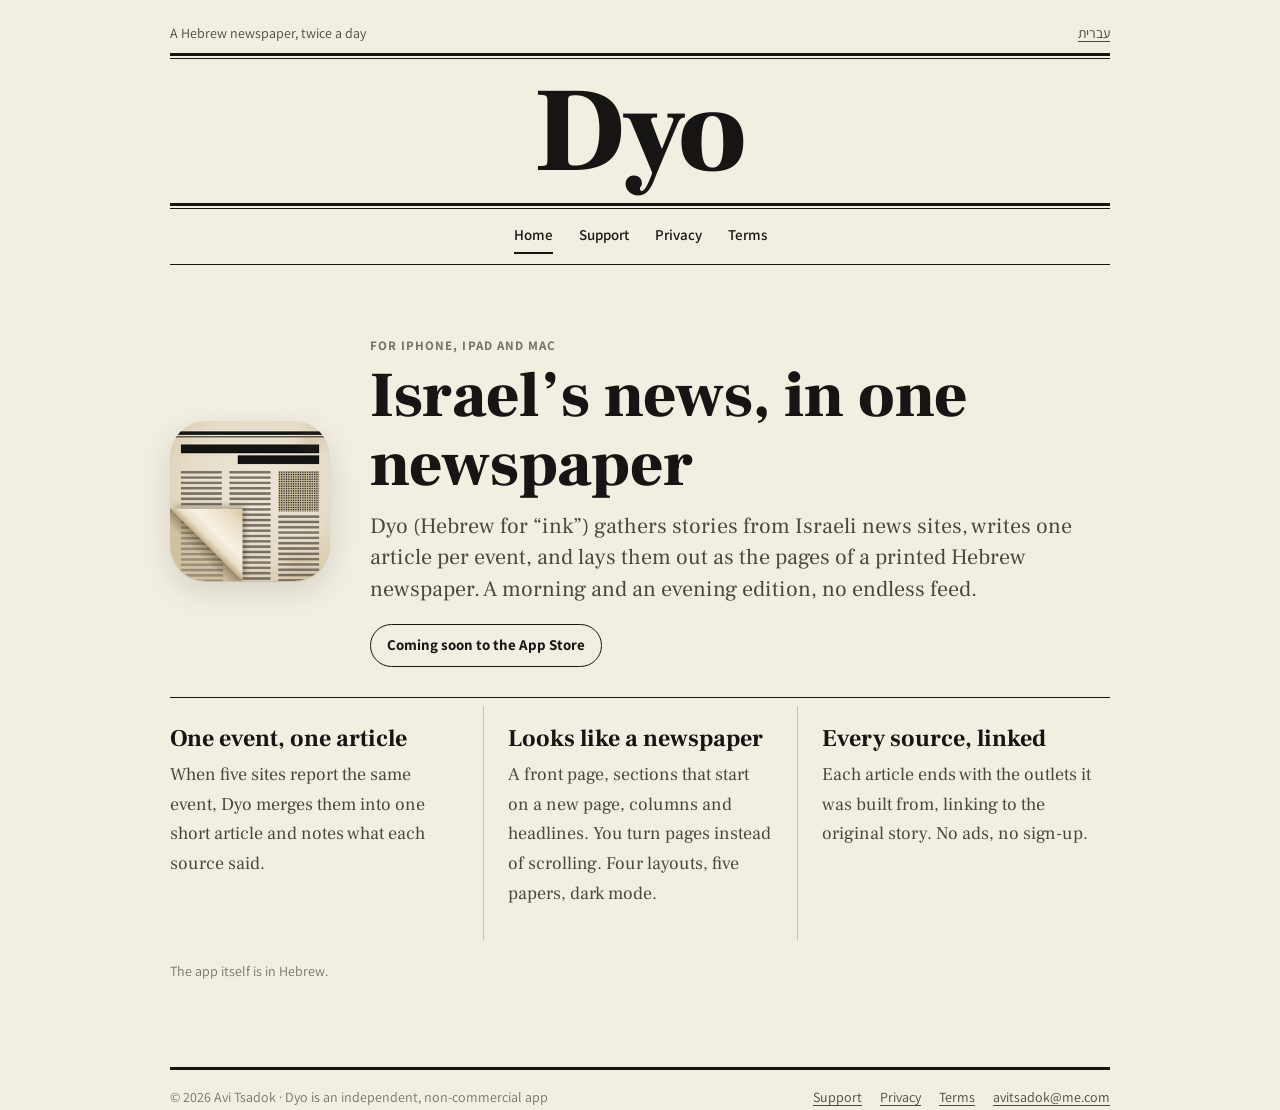
==== en/index.html @ 6bb5c386 "Add Dyo public site: home, support, privacy and terms (Hebrew and English) Co-Authored-By: Claude Op" ====
<!doctype html>
<html lang="en" dir="ltr">
<head>
<meta charset="utf-8">
<meta name="viewport" content="width=device-width, initial-scale=1">
<title>Dyo — A Hebrew newspaper, twice a day</title>
<meta name="description" content="Dyo: a Hebrew newspaper built from Israeli news sites, twice a day, for iPhone, iPad and Mac.">
<meta name="color-scheme" content="light dark">
<meta name="theme-color" content="#f3eee2" media="(prefers-color-scheme: light)">
<meta name="theme-color" content="#151412" media="(prefers-color-scheme: dark)">
<meta property="og:title" content="Dyo — A Hebrew newspaper, twice a day">
<meta property="og:description" content="Dyo: a Hebrew newspaper built from Israeli news sites, twice a day, for iPhone, iPad and Mac.">
<meta property="og:image" content="https://avitsadok.github.io/Dyo-app-public/assets/icon-512.png">
<link rel="alternate" hreflang="he" href="https://avitsadok.github.io/Dyo-app-public/">
<link rel="alternate" hreflang="en" href="https://avitsadok.github.io/Dyo-app-public/en/">
<link rel="icon" type="image/png" href="../assets/favicon.png">
<link rel="apple-touch-icon" href="../assets/apple-touch-icon.png">
<link rel="preconnect" href="https://fonts.googleapis.com"><link rel="preconnect" href="https://fonts.gstatic.com" crossorigin><link href="https://fonts.googleapis.com/css2?family=Assistant:wght@400;600;700&family=Frank+Ruhl+Libre:wght@400;500;700;900&display=swap" rel="stylesheet">
<link rel="stylesheet" href="../assets/style.css">
</head>
<body>
<header class="wrap masthead">
  <div class="top"><span>A Hebrew newspaper, twice a day</span><a href="../" lang="he" hreflang="he">עברית</a></div>
  <div class="rules"></div>
  <a class="nameplate" href="../en/">Dyo</a>
  <div class="rules"></div>
  <nav class="sections" aria-label="Navigation"><a href="../en/" aria-current="page">Home</a><a href="../en/support/">Support</a><a href="../en/privacy/">Privacy</a><a href="../en/terms/">Terms</a></nav>
</header>
<main class="wrap">

<section class="lead">
  <img src="../assets/icon-256.png" alt="The Dyo app icon: a newspaper page with a folded corner" width="160" height="160">
  <div>
    <p class="kicker">For iPhone, iPad and Mac</p>
    <h1>Israel’s news, in one newspaper</h1>
    <p class="dek">Dyo (Hebrew for “ink”) gathers stories from Israeli news sites, writes one article per event, and lays them out as the pages of a printed Hebrew newspaper. A morning and an evening edition, no endless feed.</p>
    <span class="badge">Coming soon to the App Store</span>
  </div>
</section>
<div class="cols">
  <section>
    <h2>One event, one article</h2>
    <p>When five sites report the same event, Dyo merges them into one short article and notes what each source said.</p>
  </section>
  <section>
    <h2>Looks like a newspaper</h2>
    <p>A front page, sections that start on a new page, columns and headlines. You turn pages instead of scrolling. Four layouts, five papers, dark mode.</p>
  </section>
  <section>
    <h2>Every source, linked</h2>
    <p>Each article ends with the outlets it was built from, linking to the original story. No ads, no sign-up.</p>
  </section>
</div>
<p class="dateline">The app itself is in Hebrew.</p>

</main>
<footer class="wrap">
  <div class="row"><span>© 2026 Avi Tsadok · Dyo is an independent, non-commercial app</span><nav aria-label="footer"><a href="../en/support/">Support</a><a href="../en/privacy/">Privacy</a><a href="../en/terms/">Terms</a><a href="mailto:avitsadok@me.com" class="ltr">avitsadok@me.com</a></nav></div>
</footer>
</body>
</html>
---- assets/style.css ----
/* Dyo — public pages. Black ink on newsprint, like the app. */

:root {
  --paper: #f3eee2;
  --paper-2: #ebe4d3;
  --ink: #161513;
  --ink-2: #4a4740;
  --ink-3: #77736a;
  --rule: #161513;
  --hair: #c9c1ae;
  --link: #161513;
  --focus: #8a2b14;
  --serif: "Frank Ruhl Libre", "David Libre", "Times New Roman", serif;
  --sans: "Assistant", -apple-system, "Segoe UI", Arial, sans-serif;
  color-scheme: light;
}

@media (prefers-color-scheme: dark) {
  :root:not([data-theme="light"]) {
    --paper: #151412;
    --paper-2: #1d1c19;
    --ink: #ece6d8;
    --ink-2: #bdb6a6;
    --ink-3: #8d877a;
    --rule: #ece6d8;
    --hair: #3a3832;
    --link: #ece6d8;
    --focus: #e09a7c;
    color-scheme: dark;
  }
}

* { box-sizing: border-box; }

html { -webkit-text-size-adjust: 100%; }

body {
  margin: 0;
  background: var(--paper);
  color: var(--ink);
  font-family: var(--serif);
  font-size: 19px;
  line-height: 1.65;
  text-rendering: optimizeLegibility;
}

a { color: var(--link); text-decoration-thickness: 1px; text-underline-offset: 3px; }
a:hover { text-decoration-thickness: 2px; }
a:focus-visible { outline: 2px solid var(--focus); outline-offset: 3px; border-radius: 2px; }

.wrap { max-width: 980px; margin: 0 auto; padding: 0 20px; }
.narrow { max-width: 720px; }

/* Masthead */
.masthead { padding-top: 22px; }
.masthead .top {
  display: flex; justify-content: space-between; align-items: baseline; gap: 12px;
  font-family: var(--sans); font-size: 14px; color: var(--ink-2);
  padding-bottom: 8px;
}
.masthead .top a { color: var(--ink-2); }
.nameplate {
  display: block; text-align: center; text-decoration: none;
  font-weight: 900; font-size: clamp(64px, 14vw, 120px); line-height: 1;
  letter-spacing: -0.01em; padding: 14px 0 10px;
}
.nameplate:hover { text-decoration: none; }
.rules { border-top: 3px solid var(--rule); border-bottom: 1px solid var(--rule); height: 6px; }
nav.sections {
  display: flex; flex-wrap: wrap; justify-content: center; gap: 4px 26px;
  font-family: var(--sans); font-weight: 600; font-size: 15px;
  padding: 10px 0; border-bottom: 1px solid var(--rule);
}
nav.sections a { text-decoration: none; padding: 4px 0; }
nav.sections a[aria-current="page"] { border-bottom: 2px solid var(--rule); }

/* Article pages */
main.wrap { padding: 36px 20px 56px; }
.kicker {
  font-family: var(--sans); font-size: 13px; font-weight: 700;
  letter-spacing: 0.08em; text-transform: uppercase; color: var(--ink-3);
  margin: 0 0 6px;
}
h1 { font-weight: 900; font-size: clamp(38px, 6vw, 56px); line-height: 1.08; margin: 0 0 10px; }
.dek { font-size: 22px; line-height: 1.45; color: var(--ink-2); margin: 0 0 8px; }
.dateline { font-family: var(--sans); font-size: 14px; color: var(--ink-3); margin: 0 0 28px; }
h2 {
  font-weight: 700; font-size: 26px; line-height: 1.25;
  margin: 40px 0 10px; padding-top: 14px; border-top: 1px solid var(--hair);
}
h3 { font-weight: 700; font-size: 20px; margin: 26px 0 6px; }
p { margin: 0 0 14px; }
ul, ol { margin: 0 0 16px; padding-inline-start: 22px; }
li { margin-bottom: 6px; }
li::marker { color: var(--ink-3); }
strong { font-weight: 700; }

.box {
  border-top: 3px solid var(--rule); border-bottom: 1px solid var(--rule);
  background: var(--paper-2); padding: 18px 22px 8px; margin: 0 0 30px;
}
.box h2 { border: 0; padding: 0; margin: 0 0 8px; font-size: 20px; font-family: var(--sans); }

.contact {
  display: flex; flex-wrap: wrap; align-items: center; gap: 10px 22px;
  border: 1px solid var(--rule); padding: 18px 22px; margin: 0 0 34px;
}
.contact .label { font-family: var(--sans); font-size: 14px; color: var(--ink-3); width: 100%; margin: 0; }
.contact .email { font-size: 24px; font-weight: 700; direction: ltr; unicode-bidi: isolate; }
.contact .note { font-family: var(--sans); font-size: 15px; color: var(--ink-2); margin: 0; }

details { border-bottom: 1px solid var(--hair); padding: 2px 0; }
details:first-of-type { border-top: 1px solid var(--hair); }
summary {
  cursor: pointer; list-style: none; font-weight: 700; font-size: 20px;
  padding: 14px 0; display: flex; justify-content: space-between; gap: 16px;
}
summary::-webkit-details-marker { display: none; }
summary::after { content: "+"; font-family: var(--sans); font-weight: 400; color: var(--ink-3); }
details[open] summary::after { content: "–"; }
details > div { padding: 0 0 12px; }

.ltr { direction: ltr; unicode-bidi: isolate; }

/* Front page */
.lead { display: grid; grid-template-columns: 1fr; gap: 26px; padding: 34px 0 30px; border-bottom: 1px solid var(--rule); align-items: center; }
.lead img { width: 160px; height: 160px; border-radius: 36px; box-shadow: 0 1px 0 var(--hair), 0 10px 30px rgba(0,0,0,.12); justify-self: center; }
.lead h1 { font-size: clamp(40px, 7vw, 64px); }
.badge {
  display: inline-block; margin-top: 10px; font-family: var(--sans); font-weight: 700; font-size: 15px;
  border: 1.5px solid var(--rule); padding: 8px 16px; border-radius: 999px;
}
.cols { display: grid; grid-template-columns: 1fr; gap: 0; padding: 8px 0 20px; }
.cols section { padding: 18px 0; border-bottom: 1px solid var(--hair); }
.cols section:last-child { border-bottom: 0; }
.cols h2 { border: 0; padding: 0; margin: 0 0 6px; font-size: 24px; }
.cols p { color: var(--ink-2); font-size: 18px; }
.index-list { columns: 1; padding: 0; list-style: none; font-family: var(--sans); font-size: 16px; }

@media (min-width: 760px) {
  .lead { grid-template-columns: auto 1fr; gap: 40px; }
  .cols { grid-template-columns: repeat(3, 1fr); }
  .cols section { padding: 18px 24px; border-bottom: 0; border-inline-start: 1px solid var(--hair); }
  .cols section:first-child { border-inline-start: 0; padding-inline-start: 0; }
  .cols section:last-child { padding-inline-end: 0; }
}

/* Footer */
footer {
  padding-bottom: 40px;
  font-family: var(--sans); font-size: 14px; color: var(--ink-3);
}
footer .row { border-top: 3px solid var(--rule); padding-top: 16px; display: flex; flex-wrap: wrap; justify-content: space-between; gap: 8px 20px; }
footer a { color: var(--ink-2); }
footer nav { display: flex; flex-wrap: wrap; gap: 6px 18px; }

@media print {
  nav.sections, footer nav { display: none; }
  body { background: #fff; color: #000; font-size: 12pt; }
}
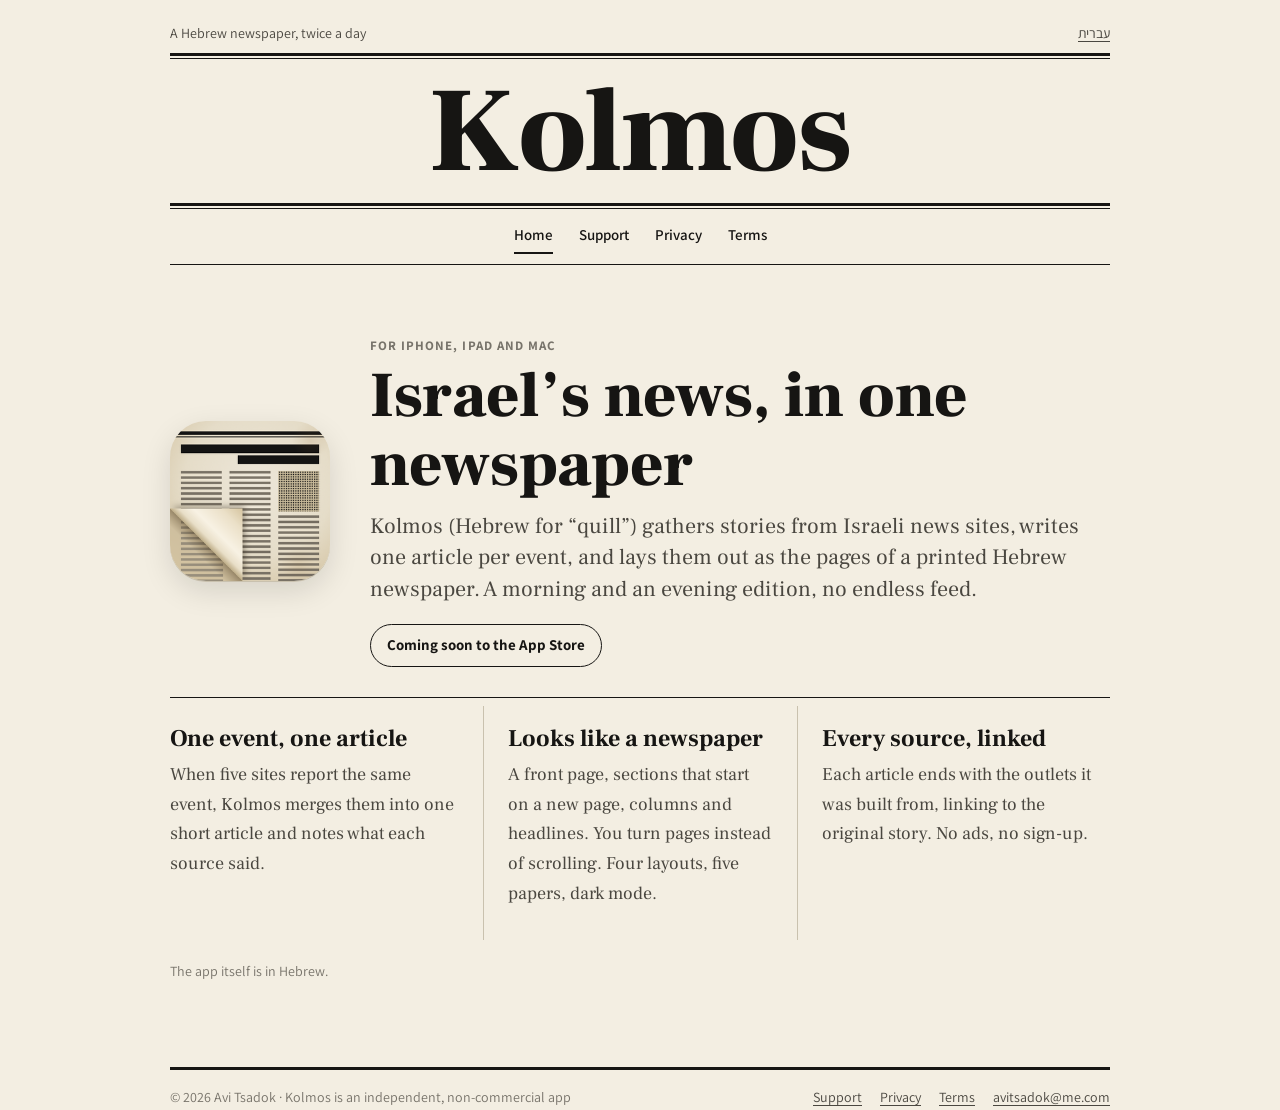
==== commit a4cf9550: "Rename the app to Kolmos (קולמוס) across the site Co-Authored-By: Claude Opus 5.5 <noreply@anthropic" ====
--- a/en/index.html
+++ b/en/index.html
@@ -3,13 +3,13 @@
 <head>
 <meta charset="utf-8">
 <meta name="viewport" content="width=device-width, initial-scale=1">
-<title>Dyo — A Hebrew newspaper, twice a day</title>
-<meta name="description" content="Dyo: a Hebrew newspaper built from Israeli news sites, twice a day, for iPhone, iPad and Mac.">
+<title>Kolmos — A Hebrew newspaper, twice a day</title>
+<meta name="description" content="Kolmos: a Hebrew newspaper built from Israeli news sites, twice a day, for iPhone, iPad and Mac.">
 <meta name="color-scheme" content="light dark">
 <meta name="theme-color" content="#f3eee2" media="(prefers-color-scheme: light)">
 <meta name="theme-color" content="#151412" media="(prefers-color-scheme: dark)">
-<meta property="og:title" content="Dyo — A Hebrew newspaper, twice a day">
-<meta property="og:description" content="Dyo: a Hebrew newspaper built from Israeli news sites, twice a day, for iPhone, iPad and Mac.">
+<meta property="og:title" content="Kolmos — A Hebrew newspaper, twice a day">
+<meta property="og:description" content="Kolmos: a Hebrew newspaper built from Israeli news sites, twice a day, for iPhone, iPad and Mac.">
 <meta property="og:image" content="https://avitsadok.github.io/Dyo-app-public/assets/icon-512.png">
 <link rel="alternate" hreflang="he" href="https://avitsadok.github.io/Dyo-app-public/">
 <link rel="alternate" hreflang="en" href="https://avitsadok.github.io/Dyo-app-public/en/">
@@ -22,25 +22,25 @@
 <header class="wrap masthead">
   <div class="top"><span>A Hebrew newspaper, twice a day</span><a href="../" lang="he" hreflang="he">עברית</a></div>
   <div class="rules"></div>
-  <a class="nameplate" href="../en/">Dyo</a>
+  <a class="nameplate" href="../en/">Kolmos</a>
   <div class="rules"></div>
   <nav class="sections" aria-label="Navigation"><a href="../en/" aria-current="page">Home</a><a href="../en/support/">Support</a><a href="../en/privacy/">Privacy</a><a href="../en/terms/">Terms</a></nav>
 </header>
 <main class="wrap">
 
 <section class="lead">
-  <img src="../assets/icon-256.png" alt="The Dyo app icon: a newspaper page with a folded corner" width="160" height="160">
+  <img src="../assets/icon-256.png" alt="The Kolmos app icon: a newspaper page with a folded corner" width="160" height="160">
   <div>
     <p class="kicker">For iPhone, iPad and Mac</p>
     <h1>Israel’s news, in one newspaper</h1>
-    <p class="dek">Dyo (Hebrew for “ink”) gathers stories from Israeli news sites, writes one article per event, and lays them out as the pages of a printed Hebrew newspaper. A morning and an evening edition, no endless feed.</p>
+    <p class="dek">Kolmos (Hebrew for “quill”) gathers stories from Israeli news sites, writes one article per event, and lays them out as the pages of a printed Hebrew newspaper. A morning and an evening edition, no endless feed.</p>
     <span class="badge">Coming soon to the App Store</span>
   </div>
 </section>
 <div class="cols">
   <section>
     <h2>One event, one article</h2>
-    <p>When five sites report the same event, Dyo merges them into one short article and notes what each source said.</p>
+    <p>When five sites report the same event, Kolmos merges them into one short article and notes what each source said.</p>
   </section>
   <section>
     <h2>Looks like a newspaper</h2>
@@ -55,7 +55,7 @@
 
 </main>
 <footer class="wrap">
-  <div class="row"><span>© 2026 Avi Tsadok · Dyo is an independent, non-commercial app</span><nav aria-label="footer"><a href="../en/support/">Support</a><a href="../en/privacy/">Privacy</a><a href="../en/terms/">Terms</a><a href="mailto:avitsadok@me.com" class="ltr">avitsadok@me.com</a></nav></div>
+  <div class="row"><span>© 2026 Avi Tsadok · Kolmos is an independent, non-commercial app</span><nav aria-label="footer"><a href="../en/support/">Support</a><a href="../en/privacy/">Privacy</a><a href="../en/terms/">Terms</a><a href="mailto:avitsadok@me.com" class="ltr">avitsadok@me.com</a></nav></div>
 </footer>
 </body>
 </html>
--- a/assets/style.css
+++ b/assets/style.css
@@ -1,4 +1,4 @@
-/* Dyo — public pages. Black ink on newsprint, like the app. */
+/* Kolmos — public pages. Black ink on newsprint, like the app. */
 
 :root {
   --paper: #f3eee2;
